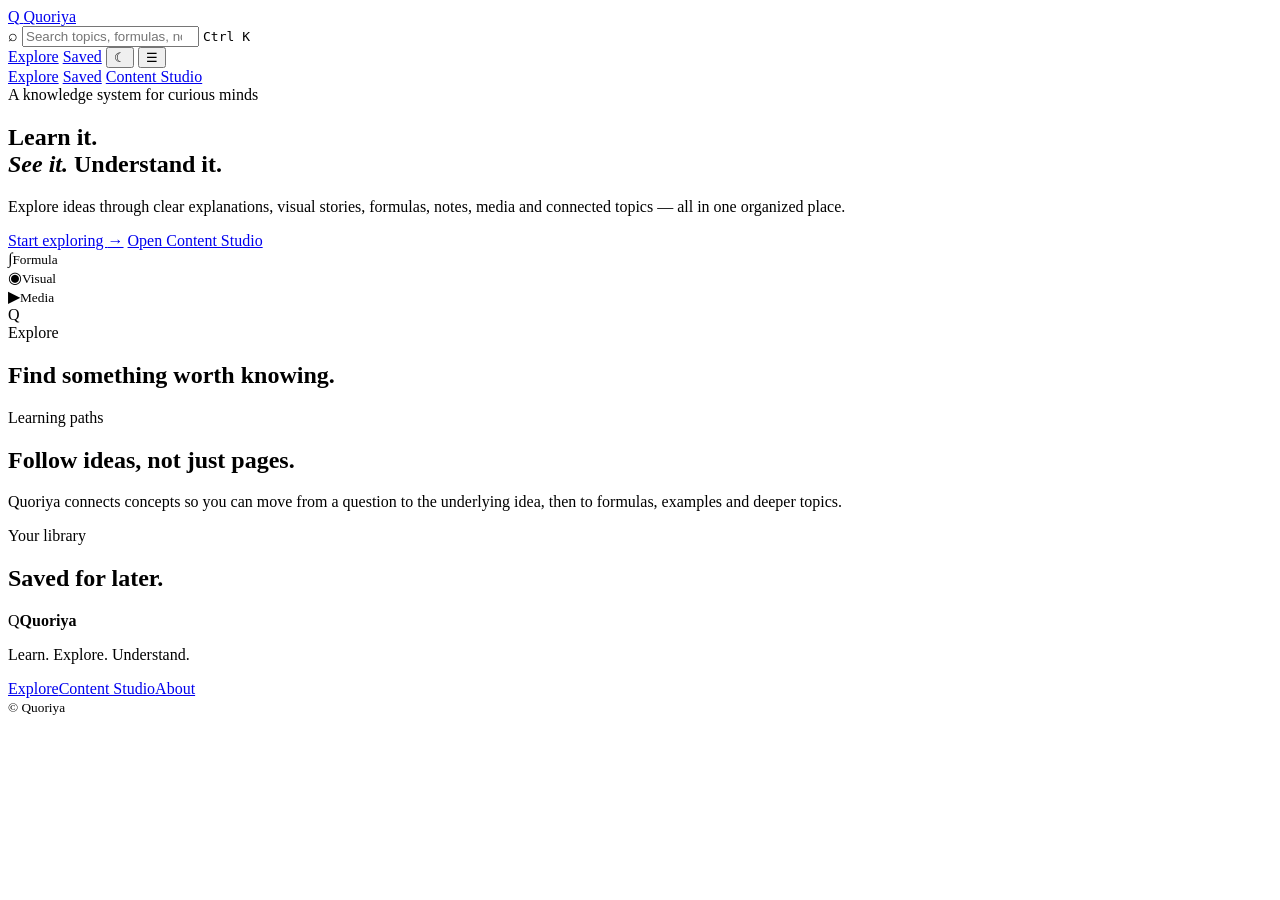
==== index.html @ b4e04af1 "Add files via upload" ====
<!doctype html>
<html lang="en">
<head>
  <meta charset="UTF-8" />
  <meta name="viewport" content="width=device-width, initial-scale=1.0" />
  <meta name="description" content="Quoriya — a visual knowledge platform for learning, understanding and exploring ideas." />
  <meta name="theme-color" content="#102A43" />
  <title>Quoriya — Learn. Explore. Understand.</title>
  <link rel="preconnect" href="https://fonts.googleapis.com">
  <link rel="preconnect" href="https://fonts.gstatic.com" crossorigin>
  <link href="https://fonts.googleapis.com/css2?family=DM+Sans:wght@400;500;600;700&family=Manrope:wght@600;700;800&display=swap" rel="stylesheet">
  <link rel="stylesheet" href="css/style.css" />
</head>
<body>
  <div class="app-shell">
    <header class="site-header">
      <a class="brand" href="index.html" aria-label="Quoriya home">
        <span class="brand-mark">Q</span>
        <span>Quoriya</span>
      </a>

      <form class="global-search" id="searchForm" role="search">
        <span aria-hidden="true">⌕</span>
        <input id="searchInput" type="search" autocomplete="off" placeholder="Search topics, formulas, notes, ideas…" />
        <kbd>Ctrl K</kbd>
      </form>

      <nav class="header-actions" aria-label="Primary navigation">
        <a href="#explore">Explore</a>
        <a href="#saved">Saved</a>
        <button class="icon-btn" id="themeToggle" type="button" aria-label="Toggle dark mode">☾</button>
        <button class="menu-btn" id="menuToggle" type="button" aria-label="Open menu">☰</button>
      </nav>
    </header>

    <aside class="mobile-menu" id="mobileMenu" aria-hidden="true">
      <a href="#explore">Explore</a>
      <a href="#saved">Saved</a>
      <a href="admin.html">Content Studio</a>
    </aside>

    <main>
      <section class="hero">
        <div class="hero-copy">
          <span class="eyebrow">A knowledge system for curious minds</span>
          <h1>Learn it.<br><em>See it.</em> Understand it.</h1>
          <p>Explore ideas through clear explanations, visual stories, formulas, notes, media and connected topics — all in one organized place.</p>
          <div class="hero-actions">
            <a class="btn btn-primary" href="#explore">Start exploring <span>→</span></a>
            <a class="btn btn-ghost" href="admin.html">Open Content Studio</a>
          </div>
        </div>
        <div class="hero-orbit" aria-hidden="true">
          <div class="orbit-card card-a"><span>∫</span><small>Formula</small></div>
          <div class="orbit-card card-b"><span>◉</span><small>Visual</small></div>
          <div class="orbit-card card-c"><span>▶</span><small>Media</small></div>
          <div class="orbit-core">Q</div>
        </div>
      </section>

      <section class="section" id="explore">
        <div class="section-heading">
          <div><span class="eyebrow">Explore</span><h2>Find something worth knowing.</h2></div>
          <div class="filter-row" id="categoryFilters"></div>
        </div>
        <div class="search-results" id="searchResults" hidden></div>
        <div class="topic-grid" id="topicGrid"></div>
      </section>

      <section class="section split-section">
        <div>
          <span class="eyebrow">Learning paths</span>
          <h2>Follow ideas, not just pages.</h2>
          <p class="section-lead">Quoriya connects concepts so you can move from a question to the underlying idea, then to formulas, examples and deeper topics.</p>
        </div>
        <div class="path-list" id="pathList"></div>
      </section>

      <section class="section saved-section" id="saved">
        <div class="section-heading"><div><span class="eyebrow">Your library</span><h2>Saved for later.</h2></div></div>
        <div class="saved-grid" id="savedGrid"></div>
      </section>
    </main>

    <footer class="site-footer">
      <div><span class="brand-mark small">Q</span><strong>Quoriya</strong><p>Learn. Explore. Understand.</p></div>
      <div class="footer-links"><a href="#explore">Explore</a><a href="admin.html">Content Studio</a><a href="#">About</a></div>
      <small>© <span id="year"></span> Quoriya</small>
    </footer>
  </div>

  <script src="js/script.js"></script>
</body>
</html>
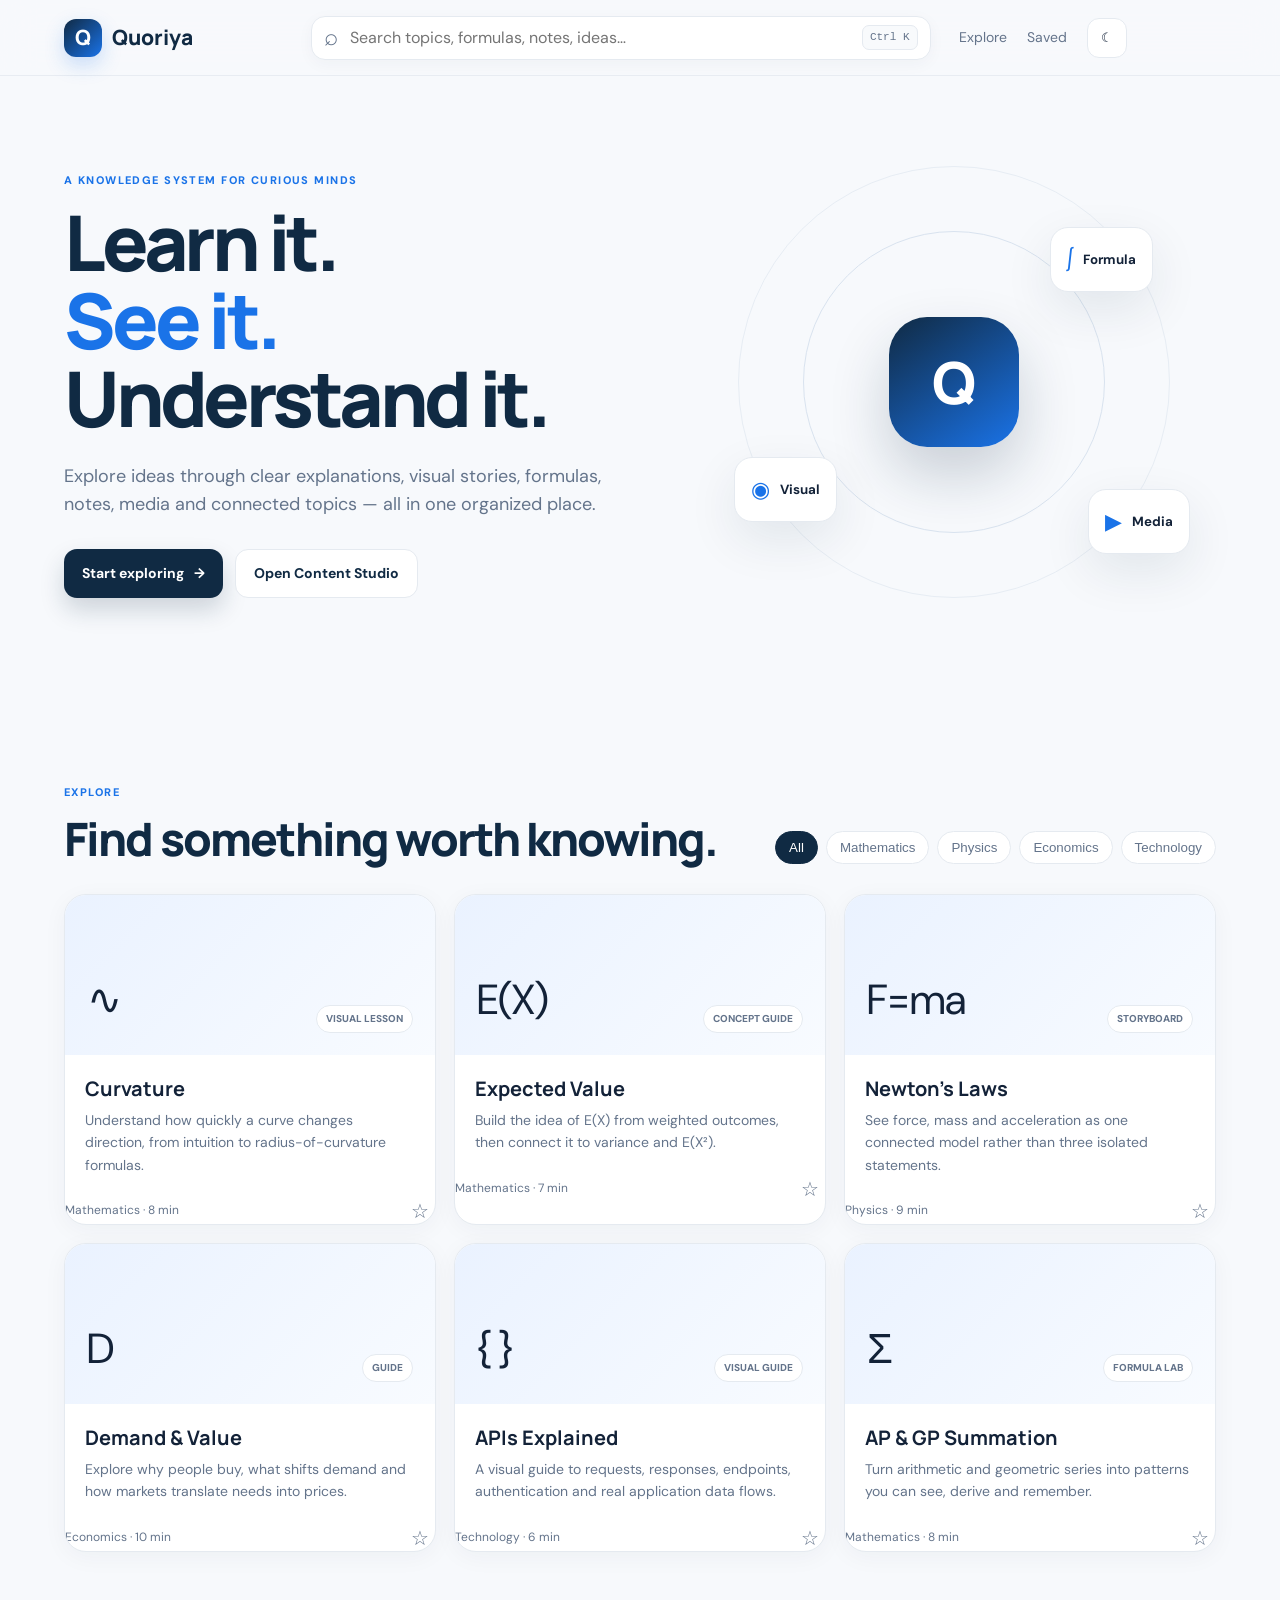
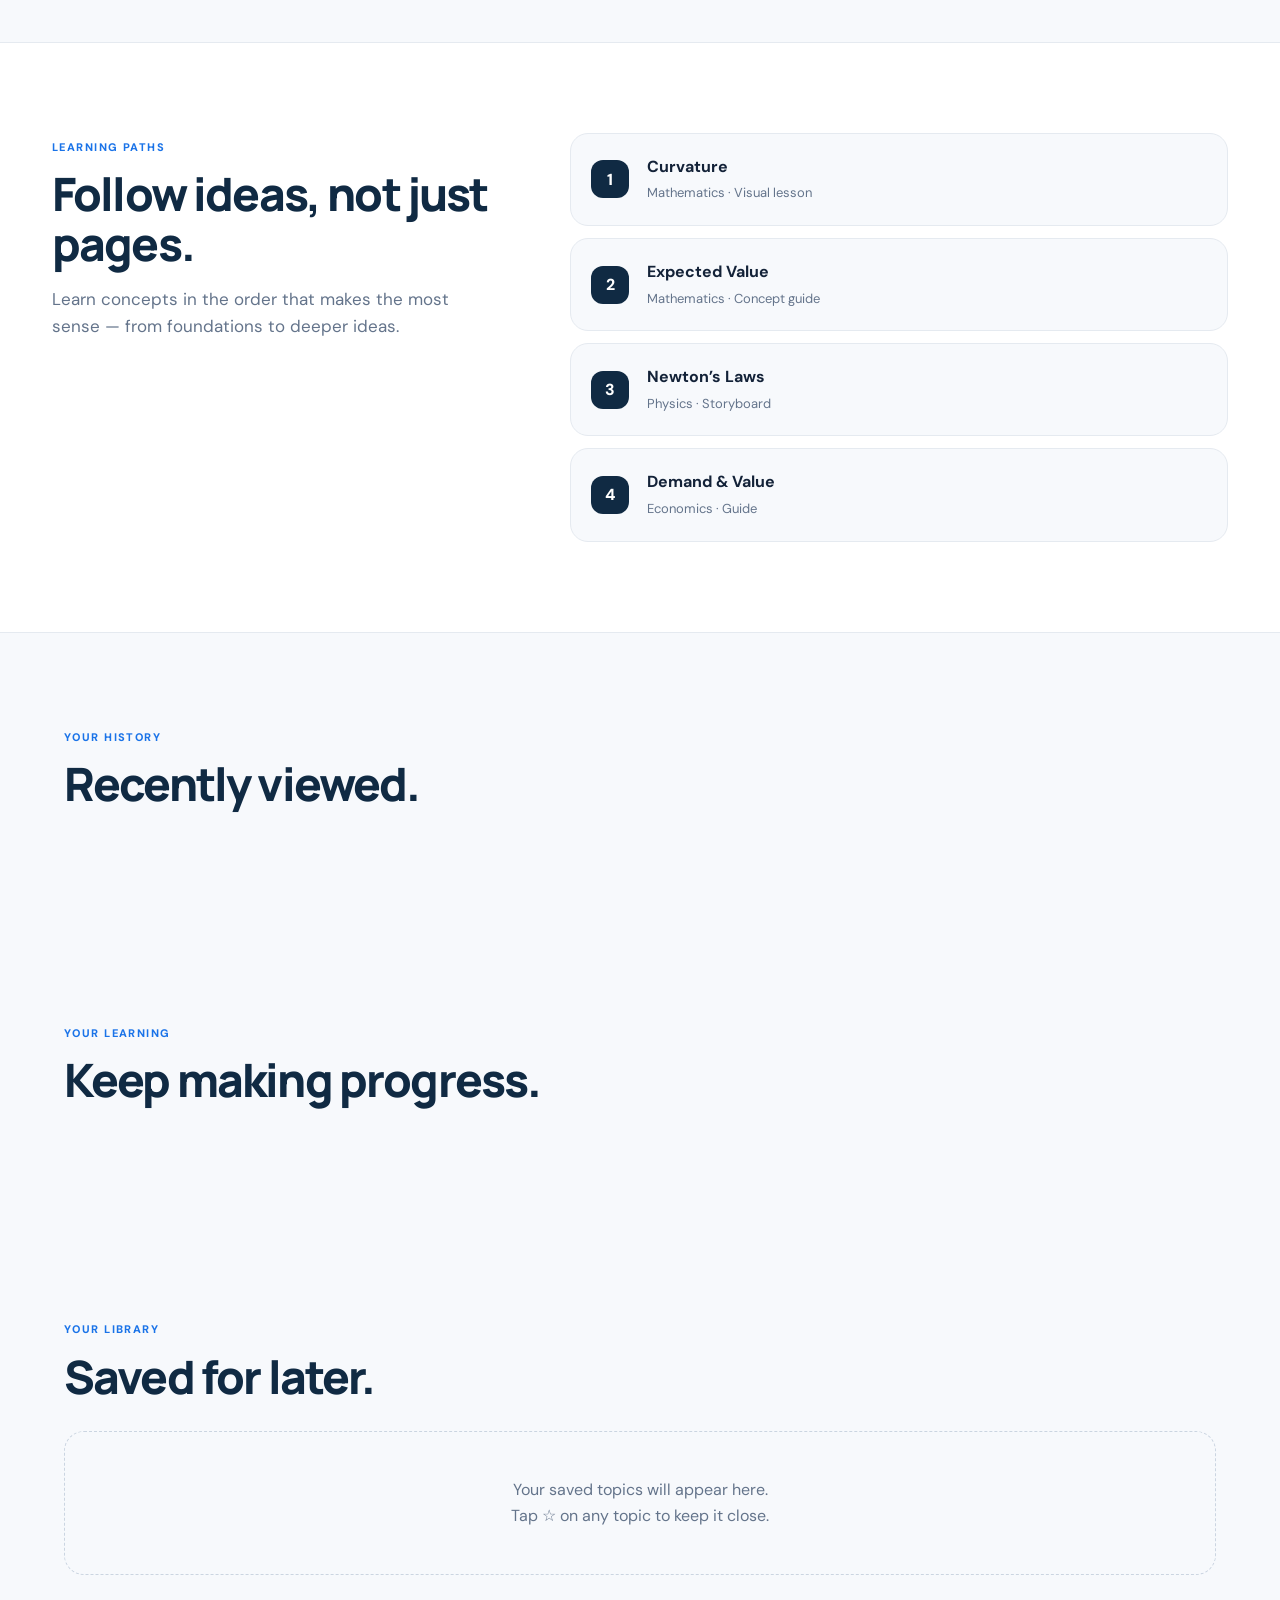
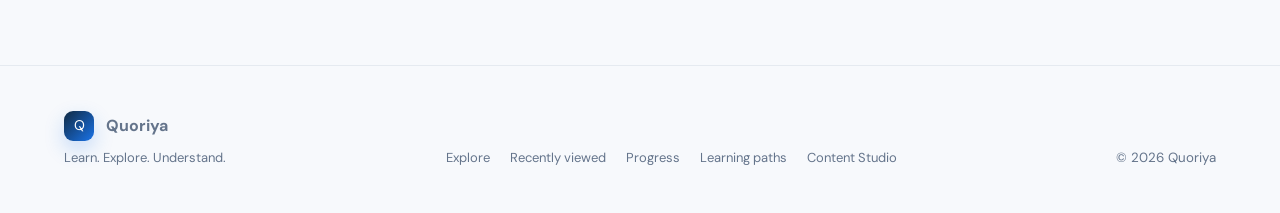
==== commit c2fd15bf: "Update index.html" ====
--- a/index.html
+++ b/index.html
@@ -2,93 +2,409 @@
 <html lang="en">
 <head>
   <meta charset="UTF-8" />
-  <meta name="viewport" content="width=device-width, initial-scale=1.0" />
-  <meta name="description" content="Quoriya — a visual knowledge platform for learning, understanding and exploring ideas." />
+
+  <meta
+    name="viewport"
+    content="width=device-width, initial-scale=1.0"
+  />
+
+  <meta
+    name="description"
+    content="Quoriya — a visual knowledge platform for learning, understanding and exploring ideas."
+  />
+
   <meta name="theme-color" content="#102A43" />
+
+  <link rel="manifest" href="manifest.json" />
+
   <title>Quoriya — Learn. Explore. Understand.</title>
+
   <link rel="preconnect" href="https://fonts.googleapis.com">
-  <link rel="preconnect" href="https://fonts.gstatic.com" crossorigin>
-  <link href="https://fonts.googleapis.com/css2?family=DM+Sans:wght@400;500;600;700&family=Manrope:wght@600;700;800&display=swap" rel="stylesheet">
+  <link
+    rel="preconnect"
+    href="https://fonts.gstatic.com"
+    crossorigin
+  >
+
+  <link
+    href="https://fonts.googleapis.com/css2?family=DM+Sans:wght@400;500;600;700&family=Manrope:wght@600;700;800&display=swap"
+    rel="stylesheet"
+  >
+
   <link rel="stylesheet" href="css/style.css" />
 </head>
+
 <body>
-  <div class="app-shell">
-    <header class="site-header">
-      <a class="brand" href="index.html" aria-label="Quoriya home">
-        <span class="brand-mark">Q</span>
-        <span>Quoriya</span>
-      </a>
-
-      <form class="global-search" id="searchForm" role="search">
-        <span aria-hidden="true">⌕</span>
-        <input id="searchInput" type="search" autocomplete="off" placeholder="Search topics, formulas, notes, ideas…" />
-        <kbd>Ctrl K</kbd>
-      </form>
-
-      <nav class="header-actions" aria-label="Primary navigation">
-        <a href="#explore">Explore</a>
-        <a href="#saved">Saved</a>
-        <button class="icon-btn" id="themeToggle" type="button" aria-label="Toggle dark mode">☾</button>
-        <button class="menu-btn" id="menuToggle" type="button" aria-label="Open menu">☰</button>
-      </nav>
-    </header>
-
-    <aside class="mobile-menu" id="mobileMenu" aria-hidden="true">
+
+<div class="app-shell">
+
+  <!-- HEADER -->
+  <header class="site-header">
+
+    <a
+      class="brand"
+      href="index.html"
+      aria-label="Quoriya home"
+    >
+      <span class="brand-mark">Q</span>
+      <span>Quoriya</span>
+    </a>
+
+    <form
+      class="global-search"
+      id="searchForm"
+      role="search"
+    >
+      <span aria-hidden="true">⌕</span>
+
+      <input
+        id="searchInput"
+        type="search"
+        autocomplete="off"
+        placeholder="Search topics, formulas, notes, ideas…"
+      />
+
+      <kbd>Ctrl K</kbd>
+    </form>
+
+    <nav
+      class="header-actions"
+      aria-label="Primary navigation"
+    >
       <a href="#explore">Explore</a>
       <a href="#saved">Saved</a>
-      <a href="admin.html">Content Studio</a>
-    </aside>
-
-    <main>
-      <section class="hero">
-        <div class="hero-copy">
-          <span class="eyebrow">A knowledge system for curious minds</span>
-          <h1>Learn it.<br><em>See it.</em> Understand it.</h1>
-          <p>Explore ideas through clear explanations, visual stories, formulas, notes, media and connected topics — all in one organized place.</p>
-          <div class="hero-actions">
-            <a class="btn btn-primary" href="#explore">Start exploring <span>→</span></a>
-            <a class="btn btn-ghost" href="admin.html">Open Content Studio</a>
-          </div>
-        </div>
-        <div class="hero-orbit" aria-hidden="true">
-          <div class="orbit-card card-a"><span>∫</span><small>Formula</small></div>
-          <div class="orbit-card card-b"><span>◉</span><small>Visual</small></div>
-          <div class="orbit-card card-c"><span>▶</span><small>Media</small></div>
-          <div class="orbit-core">Q</div>
-        </div>
-      </section>
-
-      <section class="section" id="explore">
-        <div class="section-heading">
-          <div><span class="eyebrow">Explore</span><h2>Find something worth knowing.</h2></div>
-          <div class="filter-row" id="categoryFilters"></div>
-        </div>
-        <div class="search-results" id="searchResults" hidden></div>
-        <div class="topic-grid" id="topicGrid"></div>
-      </section>
-
-      <section class="section split-section">
+
+      <button
+        class="icon-btn"
+        id="themeToggle"
+        type="button"
+        aria-label="Toggle dark mode"
+      >
+        ☾
+      </button>
+
+      <button
+        class="menu-btn"
+        id="menuToggle"
+        type="button"
+        aria-label="Open menu"
+      >
+        ☰
+      </button>
+    </nav>
+
+  </header>
+
+
+  <!-- MOBILE MENU -->
+  <aside
+    class="mobile-menu"
+    id="mobileMenu"
+    aria-hidden="true"
+  >
+
+    <a href="#explore">Explore</a>
+    <a href="#saved">Saved</a>
+    <a href="#recent">Recently viewed</a>
+    <a href="#progress">Progress</a>
+    <a href="#paths">Learning paths</a>
+    <a href="admin.html">Content Studio</a>
+
+  </aside>
+
+
+  <main>
+
+    <!-- HERO -->
+    <section class="hero">
+
+      <div class="hero-copy">
+
+        <span class="eyebrow">
+          A knowledge system for curious minds
+        </span>
+
+        <h1>
+          Learn it.<br>
+          <em>See it.</em> Understand it.
+        </h1>
+
+        <p>
+          Explore ideas through clear explanations,
+          visual stories, formulas, notes, media and
+          connected topics — all in one organized place.
+        </p>
+
+        <div class="hero-actions">
+
+          <a
+            class="btn btn-primary"
+            href="#explore"
+          >
+            Start exploring <span>→</span>
+          </a>
+
+          <a
+            class="btn btn-ghost"
+            href="admin.html"
+          >
+            Open Content Studio
+          </a>
+
+        </div>
+
+      </div>
+
+
+      <div
+        class="hero-orbit"
+        aria-hidden="true"
+      >
+
+        <div class="orbit-card card-a">
+          <span>∫</span>
+          <small>Formula</small>
+        </div>
+
+        <div class="orbit-card card-b">
+          <span>◉</span>
+          <small>Visual</small>
+        </div>
+
+        <div class="orbit-card card-c">
+          <span>▶</span>
+          <small>Media</small>
+        </div>
+
+        <div class="orbit-core">
+          Q
+        </div>
+
+      </div>
+
+    </section>
+
+
+    <!-- EXPLORE -->
+    <section
+      class="section"
+      id="explore"
+    >
+
+      <div class="section-heading">
+
         <div>
-          <span class="eyebrow">Learning paths</span>
-          <h2>Follow ideas, not just pages.</h2>
-          <p class="section-lead">Quoriya connects concepts so you can move from a question to the underlying idea, then to formulas, examples and deeper topics.</p>
-        </div>
-        <div class="path-list" id="pathList"></div>
-      </section>
-
-      <section class="section saved-section" id="saved">
-        <div class="section-heading"><div><span class="eyebrow">Your library</span><h2>Saved for later.</h2></div></div>
-        <div class="saved-grid" id="savedGrid"></div>
-      </section>
-    </main>
-
-    <footer class="site-footer">
-      <div><span class="brand-mark small">Q</span><strong>Quoriya</strong><p>Learn. Explore. Understand.</p></div>
-      <div class="footer-links"><a href="#explore">Explore</a><a href="admin.html">Content Studio</a><a href="#">About</a></div>
-      <small>© <span id="year"></span> Quoriya</small>
-    </footer>
-  </div>
-
-  <script src="js/script.js"></script>
+          <span class="eyebrow">
+            Explore
+          </span>
+
+          <h2>
+            Find something worth knowing.
+          </h2>
+        </div>
+
+        <div
+          class="filter-row"
+          id="categoryFilters"
+        ></div>
+
+      </div>
+
+
+      <div
+        class="search-results"
+        id="searchResults"
+        hidden
+      ></div>
+
+
+      <div
+        class="topic-grid"
+        id="topicGrid"
+      ></div>
+
+    </section>
+
+
+    <!-- LEARNING PATHS -->
+    <section
+      class="section split-section"
+      id="paths"
+    >
+
+      <div>
+
+        <span class="eyebrow">
+          Learning paths
+        </span>
+
+        <h2>
+          Follow ideas, not just pages.
+        </h2>
+
+        <p class="section-lead">
+          Learn concepts in the order that makes
+          the most sense — from foundations to
+          deeper ideas.
+        </p>
+
+      </div>
+
+      <div
+        class="path-list"
+        id="pathList"
+      ></div>
+
+    </section>
+
+
+    <!-- RECENTLY VIEWED -->
+    <section
+      class="section"
+      id="recent"
+    >
+
+      <div class="section-heading">
+
+        <div>
+
+          <span class="eyebrow">
+            Your history
+          </span>
+
+          <h2>
+            Recently viewed.
+          </h2>
+
+        </div>
+
+      </div>
+
+      <div
+        class="topic-grid"
+        id="recentGrid"
+      ></div>
+
+    </section>
+
+
+    <!-- PROGRESS -->
+    <section
+      class="section"
+      id="progress"
+    >
+
+      <div class="section-heading">
+
+        <div>
+
+          <span class="eyebrow">
+            Your learning
+          </span>
+
+          <h2>
+            Keep making progress.
+          </h2>
+
+        </div>
+
+      </div>
+
+      <div
+        class="progress-grid"
+        id="progressGrid"
+      ></div>
+
+    </section>
+
+
+    <!-- SAVED -->
+    <section
+      class="section saved-section"
+      id="saved"
+    >
+
+      <div class="section-heading">
+
+        <div>
+
+          <span class="eyebrow">
+            Your library
+          </span>
+
+          <h2>
+            Saved for later.
+          </h2>
+
+        </div>
+
+      </div>
+
+      <div
+        class="saved-grid"
+        id="savedGrid"
+      ></div>
+
+    </section>
+
+  </main>
+
+
+  <!-- FOOTER -->
+  <footer class="site-footer">
+
+    <div>
+
+      <span class="brand-mark small">
+        Q
+      </span>
+
+      <strong>
+        Quoriya
+      </strong>
+
+      <p>
+        Learn. Explore. Understand.
+      </p>
+
+    </div>
+
+
+    <div class="footer-links">
+
+      <a href="#explore">
+        Explore
+      </a>
+
+      <a href="#recent">
+        Recently viewed
+      </a>
+
+      <a href="#progress">
+        Progress
+      </a>
+
+      <a href="#paths">
+        Learning paths
+      </a>
+
+      <a href="admin.html">
+        Content Studio
+      </a>
+
+    </div>
+
+
+    <small>
+      © <span id="year"></span> Quoriya
+    </small>
+
+  </footer>
+
+</div>
+
+
+<script src="js/script.js"></script>
+
 </body>
-</html>
+</html>
--- a/css/style.css
+++ b/css/style.css
@@ -0,0 +1,3 @@
+:root{--navy:#102a43;--blue:#1a73e8;--blue2:#2f80ed;--green:#25a56a;--gold:#c5a880;--ink:#132238;--muted:#64748b;--bg:#f7f9fc;--card:#fff;--line:#e5eaf0;--shadow:0 18px 50px rgba(16,42,67,.09);--radius:22px}*{box-sizing:border-box}html{scroll-behavior:smooth}body{margin:0;background:var(--bg);color:var(--ink);font-family:"DM Sans",sans-serif;line-height:1.6}.app-shell{min-height:100vh}.site-header{height:76px;position:sticky;top:0;z-index:50;background:rgba(247,249,252,.88);backdrop-filter:blur(18px);border-bottom:1px solid rgba(229,234,240,.8);display:grid;grid-template-columns:auto minmax(280px,620px) auto;align-items:center;gap:28px;padding:0 clamp(20px,5vw,72px)}.brand{display:flex;align-items:center;gap:10px;color:var(--navy);text-decoration:none;font-family:Manrope,sans-serif;font-size:21px;font-weight:800}.brand-mark{width:38px;height:38px;border-radius:12px;display:grid;place-items:center;color:#fff;background:linear-gradient(135deg,var(--navy),var(--blue));box-shadow:0 8px 20px rgba(26,115,232,.22)}.brand-mark.small{width:30px;height:30px;border-radius:9px;font-size:14px;display:inline-grid;margin-right:8px}.global-search{height:44px;background:#fff;border:1px solid var(--line);border-radius:14px;display:flex;align-items:center;padding:0 12px;gap:10px;box-shadow:0 4px 16px rgba(16,42,67,.04)}.global-search>span{font-size:24px;color:var(--muted)}.global-search input{border:0;outline:0;background:transparent;min-width:0;flex:1;font:inherit;color:var(--ink)}kbd{font-size:11px;border:1px solid var(--line);border-radius:7px;padding:3px 7px;color:var(--muted);background:#f8fafc}.header-actions{display:flex;align-items:center;gap:20px}.header-actions a{font-size:14px;color:var(--muted);text-decoration:none}.icon-btn,.menu-btn{border:1px solid var(--line);background:#fff;border-radius:12px;width:40px;height:40px;cursor:pointer;color:var(--ink)}.menu-btn{display:none}.mobile-menu{display:none}.hero{max-width:1320px;margin:0 auto;min-height:610px;padding:90px clamp(20px,5vw,72px);display:grid;grid-template-columns:1.05fr .95fr;align-items:center;gap:50px}.eyebrow{display:inline-block;text-transform:uppercase;letter-spacing:.13em;font-size:11px;font-weight:800;color:var(--blue);margin-bottom:13px}.hero h1{font:800 clamp(48px,6vw,82px)/1.02 Manrope,sans-serif;letter-spacing:-.055em;margin:0 0 24px;color:var(--navy)}.hero h1 em{font-style:normal;color:var(--blue)}.hero p{max-width:650px;color:var(--muted);font-size:18px}.hero-actions{display:flex;gap:12px;margin-top:30px;flex-wrap:wrap}.btn{display:inline-flex;align-items:center;gap:10px;text-decoration:none;border-radius:13px;padding:12px 18px;font-weight:700;font-size:14px}.btn-primary{color:#fff;background:var(--navy);box-shadow:0 12px 24px rgba(16,42,67,.18)}.btn-ghost{color:var(--navy);border:1px solid var(--line);background:#fff}.hero-orbit{height:420px;position:relative;display:grid;place-items:center}.hero-orbit:before,.hero-orbit:after{content:"";position:absolute;border:1px solid #d9e3ef;border-radius:50%;width:300px;height:300px}.hero-orbit:after{width:430px;height:430px;border-color:#e7edf4}.orbit-core{width:130px;height:130px;border-radius:38px;display:grid;place-items:center;background:linear-gradient(145deg,var(--navy),var(--blue));color:#fff;font:800 58px Manrope;box-shadow:0 28px 60px rgba(16,42,67,.2);z-index:2}.orbit-card{position:absolute;z-index:3;background:#fff;border:1px solid var(--line);border-radius:18px;padding:14px 16px;box-shadow:var(--shadow);display:flex;gap:10px;align-items:center}.orbit-card span{font-size:22px;color:var(--blue)}.orbit-card small{font-weight:700}.card-a{top:55px;right:12%}.card-b{bottom:70px;left:8%}.card-c{bottom:38px;right:5%}.section{max-width:1320px;margin:0 auto;padding:90px clamp(20px,5vw,72px)}.section-heading{display:flex;align-items:end;justify-content:space-between;gap:25px;margin-bottom:30px}.section h2{font:800 clamp(30px,4vw,46px)/1.08 Manrope;margin:0;letter-spacing:-.04em;color:var(--navy)}.section-lead{color:var(--muted);max-width:570px;font-size:17px}.filter-row{display:flex;gap:8px;flex-wrap:wrap;justify-content:flex-end}.filter-btn{border:1px solid var(--line);background:#fff;color:var(--muted);border-radius:999px;padding:8px 13px;cursor:pointer}.filter-btn.active{background:var(--navy);color:#fff;border-color:var(--navy)}.topic-grid{display:grid;grid-template-columns:repeat(3,1fr);gap:18px}.topic-card{background:var(--card);border:1px solid var(--line);border-radius:var(--radius);overflow:hidden;box-shadow:0 5px 24px rgba(16,42,67,.045);transition:.25s transform,.25s box-shadow}.topic-card:hover{transform:translateY(-5px);box-shadow:var(--shadow)}.topic-cover{height:160px;padding:22px;display:flex;justify-content:space-between;align-items:flex-end;background:linear-gradient(135deg,#eaf2ff,#f8fbff)}.topic-cover .topic-icon{font-size:42px}.topic-type{background:#fff;border:1px solid var(--line);border-radius:999px;padding:5px 9px;font-size:10px;font-weight:800;text-transform:uppercase;color:var(--muted)}.topic-body{padding:20px}.topic-body h3{margin:0 0 7px;font:700 20px Manrope}.topic-body p{margin:0;color:var(--muted);font-size:14px}.topic-meta{display:flex;justify-content:space-between;align-items:center;margin-top:18px;font-size:12px;color:var(--muted)}.save-btn{border:0;background:transparent;cursor:pointer;font-size:20px;color:var(--muted)}.split-section{display:grid;grid-template-columns:.8fr 1.2fr;gap:80px;align-items:start;background:#fff;border-top:1px solid var(--line);border-bottom:1px solid var(--line);max-width:none;padding-left:max(20px,calc((100vw - 1176px)/2));padding-right:max(20px,calc((100vw - 1176px)/2))}.path-list{display:grid;gap:12px}.path-item{background:var(--bg);border:1px solid var(--line);padding:20px;border-radius:18px;display:flex;gap:18px;align-items:center}.path-num{width:38px;height:38px;display:grid;place-items:center;background:var(--navy);color:#fff;border-radius:12px;font-weight:800}.path-item strong{display:block}.path-item span{font-size:13px;color:var(--muted)}.saved-section{min-height:300px}.saved-grid{display:grid;grid-template-columns:repeat(3,1fr);gap:18px}.empty{padding:45px;text-align:center;border:1px dashed #cbd5e1;border-radius:20px;color:var(--muted);grid-column:1/-1}.search-results{margin-bottom:25px;padding:18px;background:#fff;border:1px solid var(--line);border-radius:18px}.search-results strong{color:var(--navy)}.site-footer{border-top:1px solid var(--line);padding:45px clamp(20px,5vw,72px);display:flex;justify-content:space-between;gap:30px;align-items:end;color:var(--muted)}.site-footer p{margin:7px 0 0;font-size:13px}.footer-links{display:flex;gap:20px}.footer-links a{color:var(--muted);text-decoration:none;font-size:13px}body.dark{--bg:#0b1220;--card:#111b2d;--ink:#e8eef7;--navy:#f1f6ff;--muted:#9aabc0;--line:#22314a}body.dark .site-header{background:rgba(11,18,32,.9)}body.dark .global-search,body.dark .btn-ghost,body.dark .icon-btn,body.dark .orbit-card,body.dark .search-results{background:#111b2d}body.dark .topic-cover{background:linear-gradient(135deg,#14243c,#101b2d)}body.dark .split-section{background:#0e1727}body.dark .path-item{background:#111b2d}body.dark kbd{background:#0b1220}body.dark .topic-card{box-shadow:none}@media(max-width:950px){.site-header{grid-template-columns:auto 1fr auto}.global-search{grid-column:2;grid-row:1}.header-actions a{display:none}.menu-btn{display:block}.hero{grid-template-columns:1fr;min-height:auto;padding-top:65px}.hero-orbit{height:340px}.topic-grid,.saved-grid{grid-template-columns:repeat(2,1fr)}.split-section{grid-template-columns:1fr;gap:30px}}@media(max-width:620px){.site-header{height:auto;min-height:76px;padding:12px 16px;grid-template-columns:auto auto;justify-content:space-between}.global-search{grid-column:1/-1;grid-row:2}.header-actions{gap:7px}.mobile-menu{position:fixed;z-index:45;top:76px;right:16px;display:none;flex-direction:column;background:var(--card);border:1px solid var(--line);border-radius:16px;padding:8px;box-shadow:var(--shadow)}.mobile-menu.open{display:flex}.mobile-menu a{padding:10px 14px;color:var(--ink);text-decoration:none}.hero{padding-top:55px}.hero h1{font-size:47px}.hero p{font-size:16px}.hero-orbit{transform:scale(.82);margin:-20px 0}.section{padding-top:65px;padding-bottom:65px}.section-heading{align-items:start;flex-direction:column}.filter-row{justify-content:flex-start}.topic-grid,.saved-grid{grid-template-columns:1fr}.site-footer{flex-direction:column;align-items:flex-start}.footer-links{flex-wrap:wrap}}
+
+.topic-card-link{display:block;color:inherit;text-decoration:none}.topic-card-link .topic-body{padding-bottom:4px}.topic-card-link:focus-visible{outline:3px solid var(--blue);outline-offset:-3px}
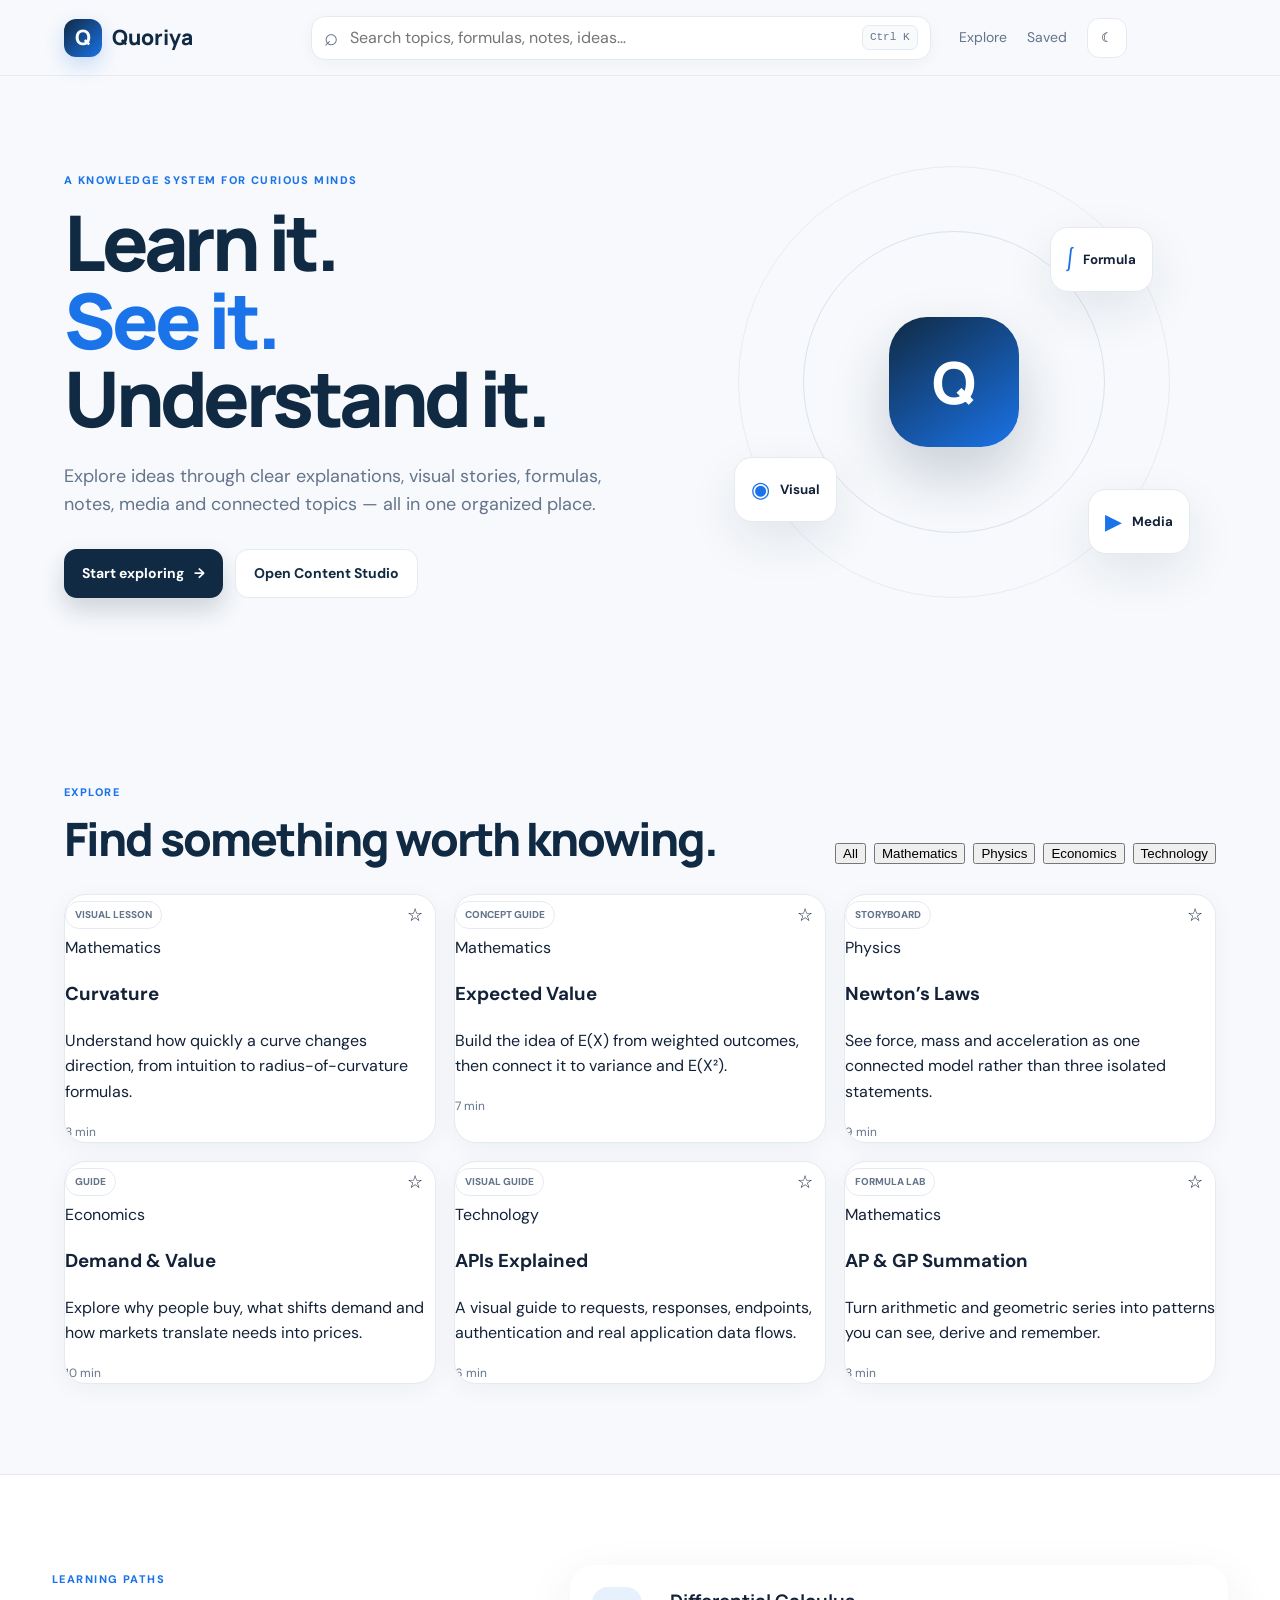
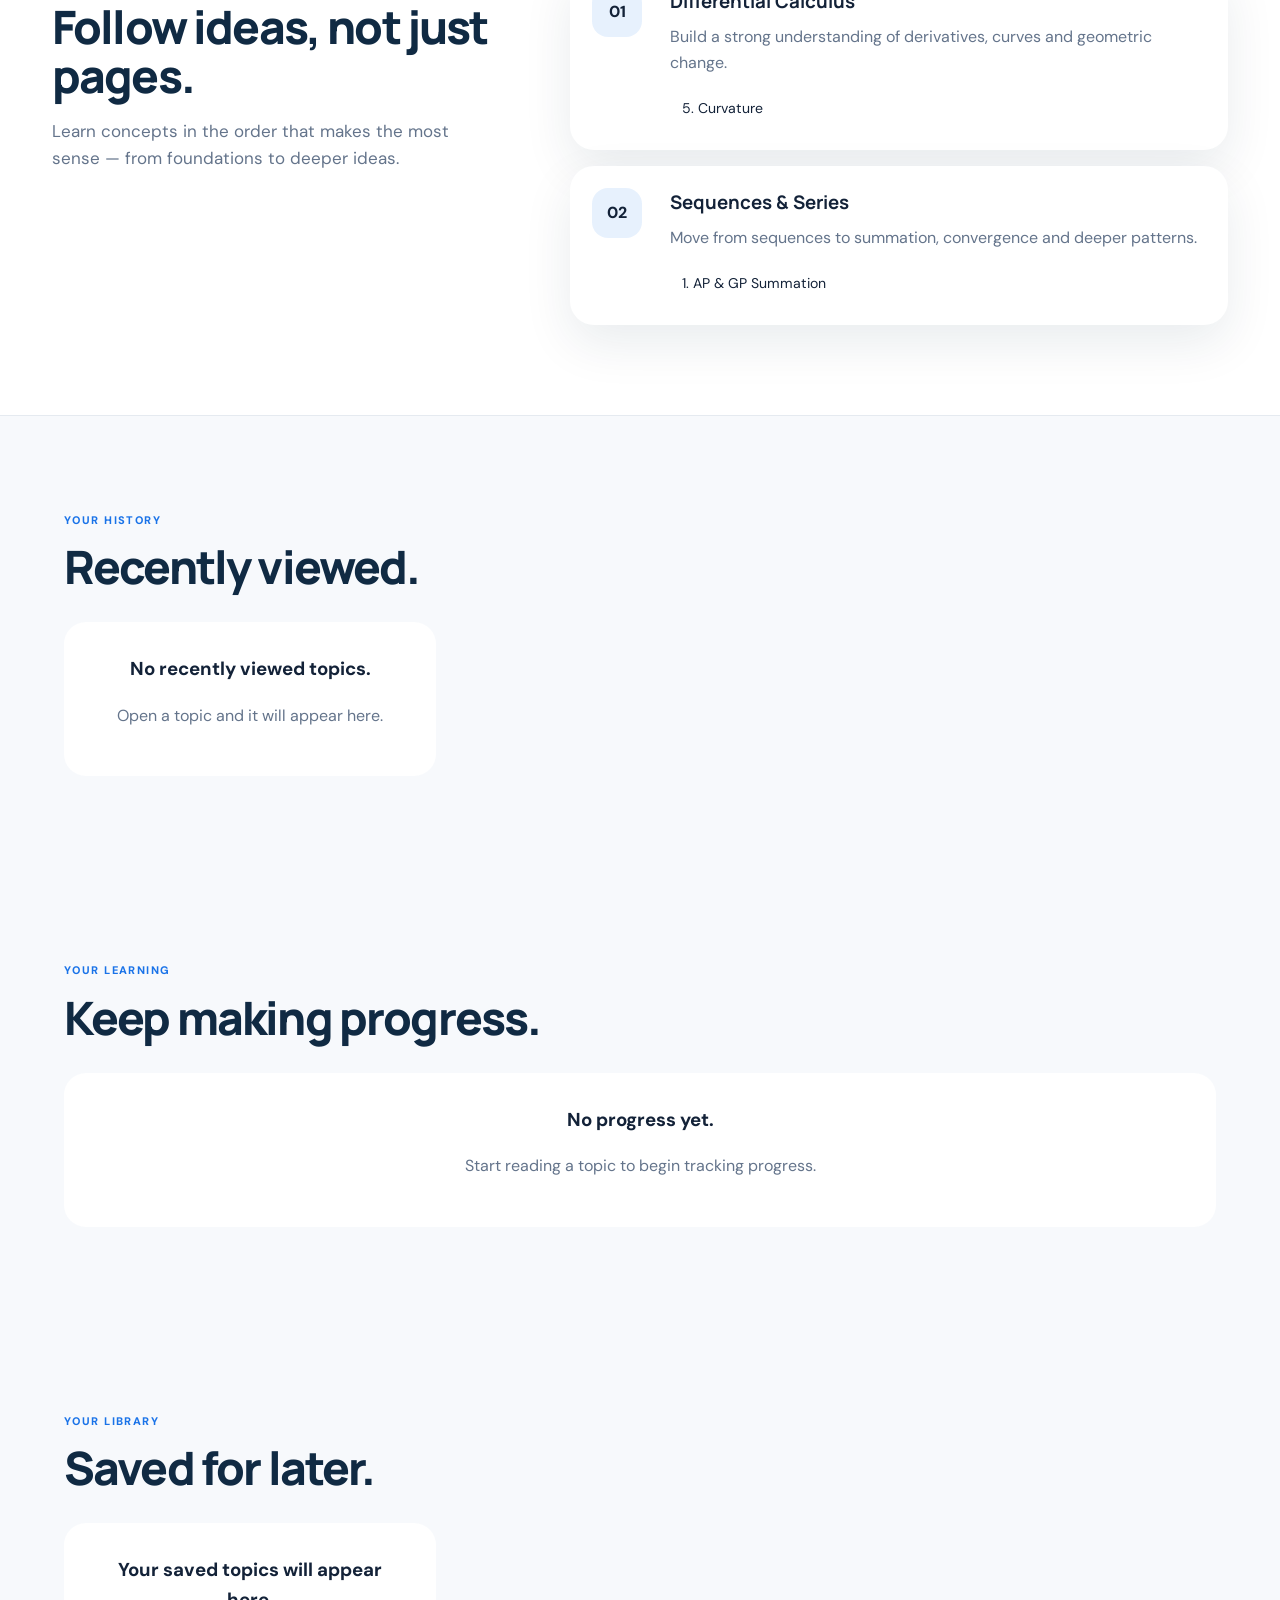
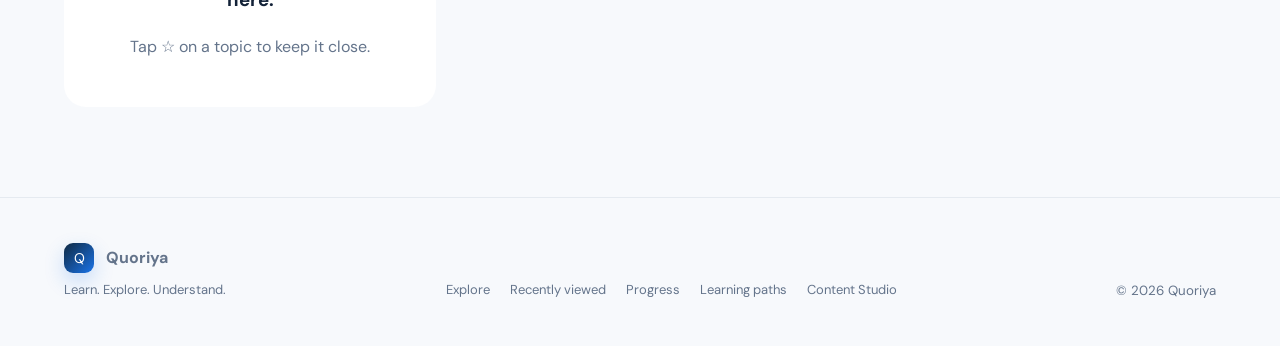
==== commit bc4276b7: "Update index.html" ====
--- a/index.html
+++ b/index.html
@@ -407,4 +407,20 @@
 <script src="js/script.js"></script>
 
 </body>
-</html>+</html>
+<script>
+if ('serviceWorker' in navigator) {
+  window.addEventListener('load', () => {
+    navigator.serviceWorker.register('./sw.js')
+      .then(() => {
+        console.log('Quoriya offline mode ready');
+      })
+      .catch(error => {
+        console.error(
+          'Service worker registration failed:',
+          error
+        );
+      });
+  });
+}
+</script>
--- a/css/style.css
+++ b/css/style.css
@@ -1,3 +1,308 @@
 :root{--navy:#102a43;--blue:#1a73e8;--blue2:#2f80ed;--green:#25a56a;--gold:#c5a880;--ink:#132238;--muted:#64748b;--bg:#f7f9fc;--card:#fff;--line:#e5eaf0;--shadow:0 18px 50px rgba(16,42,67,.09);--radius:22px}*{box-sizing:border-box}html{scroll-behavior:smooth}body{margin:0;background:var(--bg);color:var(--ink);font-family:"DM Sans",sans-serif;line-height:1.6}.app-shell{min-height:100vh}.site-header{height:76px;position:sticky;top:0;z-index:50;background:rgba(247,249,252,.88);backdrop-filter:blur(18px);border-bottom:1px solid rgba(229,234,240,.8);display:grid;grid-template-columns:auto minmax(280px,620px) auto;align-items:center;gap:28px;padding:0 clamp(20px,5vw,72px)}.brand{display:flex;align-items:center;gap:10px;color:var(--navy);text-decoration:none;font-family:Manrope,sans-serif;font-size:21px;font-weight:800}.brand-mark{width:38px;height:38px;border-radius:12px;display:grid;place-items:center;color:#fff;background:linear-gradient(135deg,var(--navy),var(--blue));box-shadow:0 8px 20px rgba(26,115,232,.22)}.brand-mark.small{width:30px;height:30px;border-radius:9px;font-size:14px;display:inline-grid;margin-right:8px}.global-search{height:44px;background:#fff;border:1px solid var(--line);border-radius:14px;display:flex;align-items:center;padding:0 12px;gap:10px;box-shadow:0 4px 16px rgba(16,42,67,.04)}.global-search>span{font-size:24px;color:var(--muted)}.global-search input{border:0;outline:0;background:transparent;min-width:0;flex:1;font:inherit;color:var(--ink)}kbd{font-size:11px;border:1px solid var(--line);border-radius:7px;padding:3px 7px;color:var(--muted);background:#f8fafc}.header-actions{display:flex;align-items:center;gap:20px}.header-actions a{font-size:14px;color:var(--muted);text-decoration:none}.icon-btn,.menu-btn{border:1px solid var(--line);background:#fff;border-radius:12px;width:40px;height:40px;cursor:pointer;color:var(--ink)}.menu-btn{display:none}.mobile-menu{display:none}.hero{max-width:1320px;margin:0 auto;min-height:610px;padding:90px clamp(20px,5vw,72px);display:grid;grid-template-columns:1.05fr .95fr;align-items:center;gap:50px}.eyebrow{display:inline-block;text-transform:uppercase;letter-spacing:.13em;font-size:11px;font-weight:800;color:var(--blue);margin-bottom:13px}.hero h1{font:800 clamp(48px,6vw,82px)/1.02 Manrope,sans-serif;letter-spacing:-.055em;margin:0 0 24px;color:var(--navy)}.hero h1 em{font-style:normal;color:var(--blue)}.hero p{max-width:650px;color:var(--muted);font-size:18px}.hero-actions{display:flex;gap:12px;margin-top:30px;flex-wrap:wrap}.btn{display:inline-flex;align-items:center;gap:10px;text-decoration:none;border-radius:13px;padding:12px 18px;font-weight:700;font-size:14px}.btn-primary{color:#fff;background:var(--navy);box-shadow:0 12px 24px rgba(16,42,67,.18)}.btn-ghost{color:var(--navy);border:1px solid var(--line);background:#fff}.hero-orbit{height:420px;position:relative;display:grid;place-items:center}.hero-orbit:before,.hero-orbit:after{content:"";position:absolute;border:1px solid #d9e3ef;border-radius:50%;width:300px;height:300px}.hero-orbit:after{width:430px;height:430px;border-color:#e7edf4}.orbit-core{width:130px;height:130px;border-radius:38px;display:grid;place-items:center;background:linear-gradient(145deg,var(--navy),var(--blue));color:#fff;font:800 58px Manrope;box-shadow:0 28px 60px rgba(16,42,67,.2);z-index:2}.orbit-card{position:absolute;z-index:3;background:#fff;border:1px solid var(--line);border-radius:18px;padding:14px 16px;box-shadow:var(--shadow);display:flex;gap:10px;align-items:center}.orbit-card span{font-size:22px;color:var(--blue)}.orbit-card small{font-weight:700}.card-a{top:55px;right:12%}.card-b{bottom:70px;left:8%}.card-c{bottom:38px;right:5%}.section{max-width:1320px;margin:0 auto;padding:90px clamp(20px,5vw,72px)}.section-heading{display:flex;align-items:end;justify-content:space-between;gap:25px;margin-bottom:30px}.section h2{font:800 clamp(30px,4vw,46px)/1.08 Manrope;margin:0;letter-spacing:-.04em;color:var(--navy)}.section-lead{color:var(--muted);max-width:570px;font-size:17px}.filter-row{display:flex;gap:8px;flex-wrap:wrap;justify-content:flex-end}.filter-btn{border:1px solid var(--line);background:#fff;color:var(--muted);border-radius:999px;padding:8px 13px;cursor:pointer}.filter-btn.active{background:var(--navy);color:#fff;border-color:var(--navy)}.topic-grid{display:grid;grid-template-columns:repeat(3,1fr);gap:18px}.topic-card{background:var(--card);border:1px solid var(--line);border-radius:var(--radius);overflow:hidden;box-shadow:0 5px 24px rgba(16,42,67,.045);transition:.25s transform,.25s box-shadow}.topic-card:hover{transform:translateY(-5px);box-shadow:var(--shadow)}.topic-cover{height:160px;padding:22px;display:flex;justify-content:space-between;align-items:flex-end;background:linear-gradient(135deg,#eaf2ff,#f8fbff)}.topic-cover .topic-icon{font-size:42px}.topic-type{background:#fff;border:1px solid var(--line);border-radius:999px;padding:5px 9px;font-size:10px;font-weight:800;text-transform:uppercase;color:var(--muted)}.topic-body{padding:20px}.topic-body h3{margin:0 0 7px;font:700 20px Manrope}.topic-body p{margin:0;color:var(--muted);font-size:14px}.topic-meta{display:flex;justify-content:space-between;align-items:center;margin-top:18px;font-size:12px;color:var(--muted)}.save-btn{border:0;background:transparent;cursor:pointer;font-size:20px;color:var(--muted)}.split-section{display:grid;grid-template-columns:.8fr 1.2fr;gap:80px;align-items:start;background:#fff;border-top:1px solid var(--line);border-bottom:1px solid var(--line);max-width:none;padding-left:max(20px,calc((100vw - 1176px)/2));padding-right:max(20px,calc((100vw - 1176px)/2))}.path-list{display:grid;gap:12px}.path-item{background:var(--bg);border:1px solid var(--line);padding:20px;border-radius:18px;display:flex;gap:18px;align-items:center}.path-num{width:38px;height:38px;display:grid;place-items:center;background:var(--navy);color:#fff;border-radius:12px;font-weight:800}.path-item strong{display:block}.path-item span{font-size:13px;color:var(--muted)}.saved-section{min-height:300px}.saved-grid{display:grid;grid-template-columns:repeat(3,1fr);gap:18px}.empty{padding:45px;text-align:center;border:1px dashed #cbd5e1;border-radius:20px;color:var(--muted);grid-column:1/-1}.search-results{margin-bottom:25px;padding:18px;background:#fff;border:1px solid var(--line);border-radius:18px}.search-results strong{color:var(--navy)}.site-footer{border-top:1px solid var(--line);padding:45px clamp(20px,5vw,72px);display:flex;justify-content:space-between;gap:30px;align-items:end;color:var(--muted)}.site-footer p{margin:7px 0 0;font-size:13px}.footer-links{display:flex;gap:20px}.footer-links a{color:var(--muted);text-decoration:none;font-size:13px}body.dark{--bg:#0b1220;--card:#111b2d;--ink:#e8eef7;--navy:#f1f6ff;--muted:#9aabc0;--line:#22314a}body.dark .site-header{background:rgba(11,18,32,.9)}body.dark .global-search,body.dark .btn-ghost,body.dark .icon-btn,body.dark .orbit-card,body.dark .search-results{background:#111b2d}body.dark .topic-cover{background:linear-gradient(135deg,#14243c,#101b2d)}body.dark .split-section{background:#0e1727}body.dark .path-item{background:#111b2d}body.dark kbd{background:#0b1220}body.dark .topic-card{box-shadow:none}@media(max-width:950px){.site-header{grid-template-columns:auto 1fr auto}.global-search{grid-column:2;grid-row:1}.header-actions a{display:none}.menu-btn{display:block}.hero{grid-template-columns:1fr;min-height:auto;padding-top:65px}.hero-orbit{height:340px}.topic-grid,.saved-grid{grid-template-columns:repeat(2,1fr)}.split-section{grid-template-columns:1fr;gap:30px}}@media(max-width:620px){.site-header{height:auto;min-height:76px;padding:12px 16px;grid-template-columns:auto auto;justify-content:space-between}.global-search{grid-column:1/-1;grid-row:2}.header-actions{gap:7px}.mobile-menu{position:fixed;z-index:45;top:76px;right:16px;display:none;flex-direction:column;background:var(--card);border:1px solid var(--line);border-radius:16px;padding:8px;box-shadow:var(--shadow)}.mobile-menu.open{display:flex}.mobile-menu a{padding:10px 14px;color:var(--ink);text-decoration:none}.hero{padding-top:55px}.hero h1{font-size:47px}.hero p{font-size:16px}.hero-orbit{transform:scale(.82);margin:-20px 0}.section{padding-top:65px;padding-bottom:65px}.section-heading{align-items:start;flex-direction:column}.filter-row{justify-content:flex-start}.topic-grid,.saved-grid{grid-template-columns:1fr}.site-footer{flex-direction:column;align-items:flex-start}.footer-links{flex-wrap:wrap}}
 
 .topic-card-link{display:block;color:inherit;text-decoration:none}.topic-card-link .topic-body{padding-bottom:4px}.topic-card-link:focus-visible{outline:3px solid var(--blue);outline-offset:-3px}
+/* =========================================
+   STEP 4 — USER FEATURES
+========================================= */
+
+
+/* ---------- Recent / Empty ---------- */
+
+.empty-state {
+  padding: 32px;
+  border: 1px dashed var(--border);
+  border-radius: 22px;
+  color: var(--muted);
+  text-align: center;
+  background: var(--card);
+}
+
+.empty-state h3 {
+  color: var(--ink);
+  margin-top: 0;
+}
+
+
+/* ---------- Topic cards ---------- */
+
+.topic-card {
+  position: relative;
+}
+
+.topic-card-top {
+  display: flex;
+  align-items: center;
+  justify-content: space-between;
+  gap: 10px;
+}
+
+.topic-card-link {
+  display: block;
+  color: inherit;
+  text-decoration: none;
+}
+
+.bookmark-btn {
+  border: 1px solid var(--border);
+  background: var(--card);
+  color: var(--accent);
+  width: 40px;
+  height: 40px;
+  border-radius: 12px;
+  cursor: pointer;
+  font-size: 1.15rem;
+  transition: transform .2s ease;
+}
+
+.bookmark-btn:hover {
+  transform: scale(1.06);
+}
+
+
+/* ---------- Progress ---------- */
+
+.progress-grid {
+  display: grid;
+  grid-template-columns:
+    repeat(
+      auto-fit,
+      minmax(260px, 1fr)
+    );
+  gap: 18px;
+}
+
+.progress-card {
+  border: 1px solid var(--border);
+  border-radius: 22px;
+  padding: 22px;
+  background: var(--card);
+  box-shadow: var(--shadow);
+}
+
+.progress-card-header {
+  display: flex;
+  justify-content: space-between;
+  align-items: center;
+  gap: 16px;
+  margin-bottom: 14px;
+}
+
+.progress-card-header a {
+  color: var(--ink);
+  text-decoration: none;
+  font-weight: 700;
+}
+
+.progress-card-header strong {
+  color: var(--accent);
+}
+
+.progress-card p {
+  color: var(--muted);
+  margin-bottom: 0;
+}
+
+
+/* ---------- Progress bar ---------- */
+
+.progress-bar {
+  height: 9px;
+  width: 100%;
+  overflow: hidden;
+  border-radius: 999px;
+  background: rgba(26,115,232,.10);
+}
+
+.progress-bar span {
+  display: block;
+  height: 100%;
+  border-radius: inherit;
+  background: var(--accent);
+  transition: width .4s ease;
+}
+
+
+/* ---------- Topic reader progress ---------- */
+
+.topic-progress {
+  max-width: 720px;
+  margin-top: 28px;
+}
+
+.topic-progress .progress-card-header {
+  color: var(--muted);
+}
+
+
+/* ---------- Reader buttons ---------- */
+
+.reader-top-actions {
+  display: flex;
+  flex-wrap: wrap;
+  gap: 10px;
+}
+
+
+/* ---------- Learning paths ---------- */
+
+.path-list {
+  display: grid;
+  gap: 16px;
+}
+
+.learning-path {
+  display: grid;
+  grid-template-columns: 60px minmax(0, 1fr);
+  gap: 18px;
+  border: 1px solid var(--border);
+  border-radius: 24px;
+  padding: 22px;
+  background: var(--card);
+  box-shadow: var(--shadow);
+}
+
+.path-number {
+  width: 50px;
+  height: 50px;
+  display: grid;
+  place-items: center;
+  border-radius: 16px;
+  background: rgba(26,115,232,.10);
+  color: var(--accent);
+  font-weight: 800;
+}
+
+.learning-path h3 {
+  margin: 0 0 7px;
+  font-family: Manrope, sans-serif;
+}
+
+.learning-path p {
+  margin: 0 0 14px;
+  color: var(--muted);
+  line-height: 1.6;
+}
+
+.path-topics {
+  display: flex;
+  flex-wrap: wrap;
+  gap: 8px;
+}
+
+.path-topic {
+  padding: 8px 12px;
+  border: 1px solid var(--border);
+  border-radius: 999px;
+  text-decoration: none;
+  color: var(--ink);
+  background: var(--card);
+  font-size: .88rem;
+}
+
+.path-topic:hover {
+  color: var(--accent);
+  border-color: var(--accent);
+}
+
+
+/* ---------- Search result ---------- */
+
+.search-result-summary {
+  margin-bottom: 20px;
+  padding: 15px 18px;
+  border: 1px solid var(--border);
+  border-radius: 16px;
+  background: var(--card);
+  color: var(--muted);
+}
+
+.search-result-summary strong {
+  color: var(--ink);
+}
+
+
+/* ---------- Print ---------- */
+
+@media print {
+
+  body,
+  .dark {
+    background: white !important;
+    color: black !important;
+  }
+
+  .site-header,
+  .mobile-menu,
+  .site-footer,
+  .reader-top,
+  .reader-actions,
+  .reader-top-actions,
+  .toc,
+  .btn,
+  .carousel-controls {
+    display: none !important;
+  }
+
+  .reader-shell {
+    max-width: none !important;
+    padding: 0 !important;
+  }
+
+  .reader-layout {
+    display: block !important;
+  }
+
+  .reader-hero {
+    border: 0 !important;
+    box-shadow: none !important;
+    padding: 0 0 25px !important;
+  }
+
+  .reader-section {
+    break-inside: avoid;
+    page-break-inside: avoid;
+  }
+
+  .reader-title {
+    font-size: 38pt !important;
+    color: black !important;
+  }
+
+  .reader-summary,
+  .reader-section p {
+    color: black !important;
+  }
+
+  .callout,
+  .problem,
+  .carousel,
+  .media-card {
+    box-shadow: none !important;
+    border: 1px solid #ccc !important;
+  }
+
+}
+
+
+/* ---------- Mobile ---------- */
+
+@media (max-width: 700px) {
+
+  .reader-top-actions {
+    width: 100%;
+  }
+
+  .reader-top-actions .btn {
+    flex: 1;
+  }
+
+  .learning-path {
+    grid-template-columns: 1fr;
+  }
+
+  .path-number {
+    width: 44px;
+    height: 44px;
+  }
+
+}
